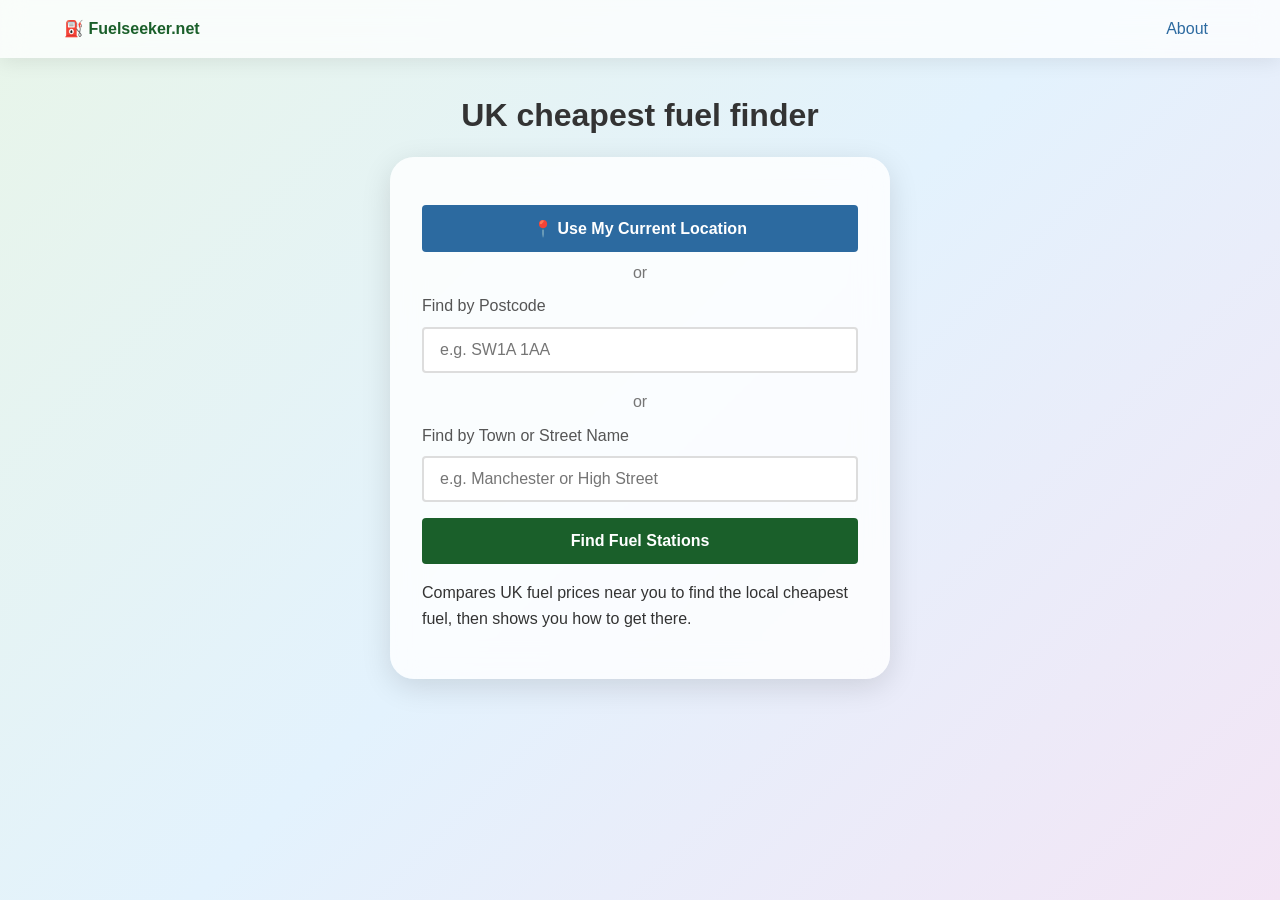
==== index.html @ f82df116 "minor fixes" ====
<!DOCTYPE html>
<html lang="en">
<head>
    <meta charset="UTF-8">
    <meta name="viewport" content="width=device-width, initial-scale=1.0">
    <meta name="description" content="UK fuel finder finds the cheapest fuel prices near you">
    <title>Fuelseeker.net</title>
    <link rel="stylesheet" href="/css/styles-20260206143452.css">
</head>
<body>
    <header>
        <nav>
            <span class="logo">⛽ Fuelseeker.net</span>
            <a href="/about.html" class="nav-link">About</a>
        </nav>
    </header>
    <main>
        <div class="hero">
            <h1>UK cheapest fuel finder</h1>
        </div>
        <div class="search-container">
            <div class="search-box">
                <div class="button-group">
                    <button type="button" id="btnLocateMe" class="btn-secondary">📍 Use My Current Location</button>
                </div>
                <div class="separator tight">or</div>
                <div class="input-group">
                    <label for="postcode">Find by Postcode</label>
                    <input type="text" id="postcode" placeholder="e.g. SW1A 1AA" maxlength="8">
                </div>
                <div class="separator tight">or</div>
                <div class="input-group">
                    <label for="place">Find by Town or Street Name</label>
                    <input type="text" id="place" placeholder="e.g. Manchester or High Street">
                </div>
                <div class="button-group">
                    <button type="button" id="btnSearch" class="btn-primary">Find Fuel Stations</button>
                </div>
                <p>Compares UK fuel prices near you to find the local cheapest fuel, then shows you how to get there.</p>
                <p class="last-updated" id="lastUpdated">Checking data status...</p>
                <div id="errorMessage" class="error-message hidden" role="alert"></div>
                <div id="loadingIndicator" class="loading hidden">
                    <span class="spinner"></span>
                    <span>Finding your location...</span>
                </div>
            </div>
        </div>
    </main>
    <script type="module" src="/js/index-20260212160523.js"></script>
</body>
</html>
---- css/styles-20260206143452.css ----
/* Fuelseeker.net - Main Stylesheet */
:root {
    --primary-color: #1a5f2a;
    --primary-hover: #134620;
    --secondary-color: #2c6aa0;
    --secondary-hover: #1e4a70;
    --text-color: #333;
    --text-light: #555;
    --text-muted: #767676;
    --bg-color: #f5f5f5;
    --bg-white: #fff;
    --border-color: #ddd;
    --success-color: #28a745;
    --danger-color: #dc3545;
    --shadow: 0 4px 20px rgba(0,0,0,0.08);
    --shadow-lg: 0 8px 30px rgba(0,0,0,0.12);
    --radius: 24px;
    --radius-sm: 4px;
}

*, *::before, *::after { box-sizing: border-box; }

html { font-size: 16px; }

body {
    margin: 0;
    padding: 0;
    font-family: -apple-system, BlinkMacSystemFont, 'Segoe UI', Roboto, sans-serif;
    line-height: 1.6;
    color: var(--text-color);
    background: linear-gradient(135deg, #e8f5e9 0%, #e3f2fd 50%, #f3e5f5 100%);
    background-attachment: fixed;
    min-height: 100vh;
    display: flex;
    flex-direction: column;
}

header {
    background-color: rgba(255, 255, 255, 0.75);
    backdrop-filter: blur(12px);
    -webkit-backdrop-filter: blur(12px);
    box-shadow: var(--shadow);
    padding: 0;
    position: sticky;
    top: 0;
    z-index: 100;
}

nav {
    max-width: 1200px;
    margin: 0 auto;
    padding: 0.5rem 1.5rem;
    display: flex;
    justify-content: space-between;
    align-items: center;
}

.logo {
    font-size: 1rem;
    font-weight: 700;
    color: var(--primary-color);
    text-decoration: none;
}

.nav-link {
    color: var(--secondary-color);
    text-decoration: none;
    font-weight: 500;
    padding: 0.5rem 0.5rem;
    border-radius: var(--radius-sm);
}

.nav-link:hover {
    background-color: rgba(44,106,160,0.1);
    color: var(--secondary-hover);
}

main {
    flex: 1;
    max-width: 1200px;
    margin: 0 auto;
    padding: 2rem 1.5rem;
    width: 100%;
}

.hero {
    text-align: center;
    padding: 0 1rem 0.5rem 1rem;
}

.hero h1 {
    font-size: 2rem;
    margin: 0 0 0.5rem;
    color: var(--text-color);
}

.subtitle {
    font-size: 1.25rem;
    color: var(--text-light);
    margin: 0;
}

.search-container {
    display: flex;
    justify-content: center;
    padding: 0 0 3rem;
}

.search-box {
    background: rgba(255, 255, 255, 0.8);
    backdrop-filter: blur(16px);
    -webkit-backdrop-filter: blur(16px);
    padding: 2rem;
    border-radius: var(--radius);
    box-shadow: var(--shadow-lg);
    width: 100%;
    max-width: 500px;
}

.search-box h2 {
    margin: 0 0 1.5rem;
    text-align: center;
    color: var(--text-color);
    font-size: 1.5rem;
}

.input-group {
    margin-bottom: 1rem;
}

.input-group label {
    display: block;
    margin-bottom: 0.5rem;
    font-weight: 500;
    color: var(--text-light);
}

.input-group input {
    width: 100%;
    padding: 0.75rem 1rem;
    font-size: 1rem;
    border: 2px solid var(--border-color);
    border-radius: var(--radius-sm);
}

.input-group input:focus {
    outline: none;
    border-color: var(--secondary-color);
}

.separator {
    text-align: center;
    margin: 1.5rem 0;
    color: var(--text-muted);
    font-weight: 500;
}

.separator.tight {
    margin: 0.5rem 0;
}

.button-group {
    margin-top: 1rem;
}

.btn-primary, .btn-secondary {
    display: block;
    width: 100%;
    padding: 0.875rem 1.5rem;
    font-size: 1rem;
    font-weight: 600;
    text-align: center;
    border: none;
    border-radius: var(--radius-sm);
    cursor: pointer;
}

.btn-primary {
    background-color: var(--primary-color);
    color: white;
}

.btn-primary:hover {
    background-color: var(--primary-hover);
}

.btn-secondary {
    background-color: var(--secondary-color);
    color: white;
}

.btn-secondary:hover {
    background-color: var(--secondary-hover);
}

.error-message, .error-banner {
    margin-top: 1rem;
    padding: 0.75rem 1rem;
    background-color: #f8d7da;
    color: #721c24;
    border-radius: var(--radius-sm);
    border-left: 4px solid var(--danger-color);
}

.error-banner {
    margin: 1rem 0;
    border-radius: var(--radius);
}

.loading {
    display: flex;
    align-items: center;
    justify-content: center;
    gap: 0.75rem;
    margin-top: 1rem;
    padding: 0.75rem;
    color: var(--text-light);
}

.loading-overlay {
    position: fixed;
    top: 0;
    left: 0;
    right: 0;
    bottom: 0;
    background-color: rgba(255,255,255,0.9);
    display: flex;
    align-items: center;
    justify-content: center;
    z-index: 1000;
}

.loading-content {
    text-align: center;
}

.loading-overlay.hidden, .hidden {
    display: none !important;
}

.spinner {
    display: inline-block;
    width: 24px;
    height: 24px;
    border: 3px solid var(--border-color);
    border-top-color: var(--primary-color);
    border-radius: 50%;
    animation: spin 1s linear infinite;
}

.loading-overlay .spinner {
    width: 48px;
    height: 48px;
    border-width: 4px;
}

@keyframes spin {
    to { transform: rotate(360deg); }
}

.info-section {
    padding: 2rem 0;
}

.info-section h2 {
    text-align: center;
    margin-bottom: 2rem;
    color: var(--text-color);
}

.features {
    display: grid;
    grid-template-columns: repeat(auto-fit, minmax(250px, 1fr));
    gap: 2rem;
}

.feature {
    text-align: center;
    padding: 1.5rem;
    background: rgba(255, 255, 255, 0.75);
    backdrop-filter: blur(12px);
    -webkit-backdrop-filter: blur(12px);
    border-radius: var(--radius);
    box-shadow: var(--shadow);
}

.feature .icon {
    font-size: 3rem;
    display: block;
    margin-bottom: 1rem;
}

.feature h3 {
    margin: 0 0 0.5rem;
    color: var(--text-color);
}

.feature p {
    margin: 0;
    color: var(--text-light);
}

.data-source {
    text-align: center;
    padding: 2rem 0;
    color: var(--text-muted);
}

.last-updated {
    text-align: center;
    font-size: 0.75rem;
    color: var(--text-muted);
    margin: 0.5rem 0 0;
    font-style: italic;
}

/*footer {
    background-color: var(--bg-white);
    border-top: 1px solid var(--border-color);
    padding: 1.5rem;
    text-align: center;
    color: var(--text-muted);
    font-size: 0.875rem;
}*/

/* Map Page */
.map-page {
    padding-top: 0.5rem;
}

.location-info {
    margin-bottom: 1rem;
}

.location-info h1 {
    margin: 0 0 0.25rem;
    font-size: 1.75rem;
}

.location-details {
    margin: 0;
    color: var(--text-light);
}

.map-container {
    position: relative;
    height: 500px;
    border-radius: var(--radius);
    overflow: hidden;
    box-shadow: var(--shadow);
    margin-bottom: 2rem;
}

.map {
    width: 100%;
    height: 100%;
}

.map-legend {
    position: absolute;
    top: 0.5rem;
    right: 0.5rem;
    background: rgba(255,255,255,0.95);
    padding: 0.35rem 0.5rem;
    border-radius: var(--radius-sm);
    box-shadow: var(--shadow);
    z-index: 400;
    font-size: 0.75rem;
}

.legend-item {
    display: flex;
    align-items: center;
    gap: 0.35rem;
    margin-bottom: 0.25rem;
}

.legend-item:last-child {
    margin-bottom: 0;
}

.legend-icon {
    width: 10px;
    height: 10px;
    border-radius: 50%;
}

.legend-icon.open {
    background-color: var(--success-color);
}

.legend-icon.closed {
    background-color: var(--danger-color);
}

/* Station Markers */
.station-marker {
    background: transparent !important;
}

.station-icon {
    width: 32px;
    height: 32px;
    border-radius: 50%;
    display: flex;
    align-items: center;
    justify-content: center;
    font-size: 16px;
    border: 3px solid white;
    box-shadow: 0 2px 6px rgba(0,0,0,0.3);
}

.station-icon.station-open {
    background-color: var(--success-color);
}

.station-icon.station-closed {
    background-color: var(--danger-color);
}

.user-location-marker {
    background: transparent !important;
}

.user-marker-inner {
    width: 20px;
    height: 20px;
    background-color: var(--secondary-color);
    border: 3px solid white;
    border-radius: 50%;
    box-shadow: 0 0 0 2px var(--secondary-color), 0 2px 6px rgba(0,0,0,0.3);
}

.station-popup h3 {
    margin: 0 0 0.15rem;
    font-size: 0.95rem;
    color: var(--text-color);
    line-height: 1.2;
}

.station-status {
    display: inline-block;
    padding: 0.1rem 0.3rem;
    border-radius: var(--radius-sm);
    font-size: 0.65rem;
    font-weight: 600;
    text-transform: uppercase;
    margin-bottom: 0.15rem;
    line-height: 1;
}

.station-status.open {
    background-color: #d4edda;
    color: #155724;
}

.station-status.closed {
    background-color: #f8d7da;
    color: #721c24;
}

.station-address {
    margin: 0.1rem 0 0.2rem;
    font-size: 0.8rem;
    color: var(--text-light);
    line-height: 1.2;
}

.google-maps-link {
    display: inline-block;
    font-size: 0.75rem;
    color: var(--secondary-color);
    text-decoration: none;
    margin: 0;
    line-height: 1.1;
}

.google-maps-link:hover {
    text-decoration: underline;
}

.station-prices {
    background-color: var(--bg-color);
    padding: 0.3rem;
    border-radius: var(--radius-sm);
    margin-bottom: 0.3rem;
}

.price-row {
    display: flex;
    justify-content: space-between;
    margin-bottom: 0.15rem;
    line-height: 1.2;
}

.price-row:last-child {
    margin-bottom: 0;
}

.fuel-type {
    font-weight: 500;
}

.price {
    font-weight: 700;
    color: var(--primary-color);
}

/* Results Section */
.results-section {
    background: rgba(255, 255, 255, 0.8);
    backdrop-filter: blur(12px);
    -webkit-backdrop-filter: blur(12px);
    padding: 0.5rem;
    border-radius: var(--radius);
    box-shadow: var(--shadow);
}

.results-section p {
    margin: 0.2rem 0 0.4rem 0.5rem;
    font-size: 1rem;
}

.results-info {
    margin: 0 0 1rem;
    color: var(--success-color);
    font-size: 1rem;
}

.table-container {
    overflow-x: auto;
}

.fuel-table {
    width: 100%;
    border-collapse: collapse;
    font-size: 0.9375rem;
}

.fuel-table th, .fuel-table td {
    padding: 0.5rem 0.75rem;
    text-align: left;
    border-bottom: 1px solid var(--border-color);
}

.fuel-table th {
    background-color: var(--bg-color);
    font-weight: 600;
    color: var(--text-color);
    white-space: nowrap;
}

.fuel-table th.sortable {
    cursor: pointer;
    user-select: none;
}

.fuel-table th.sortable:hover {
    background-color: #e8e8e8;
}

.fuel-table th.sorted-asc, .fuel-table th.sorted-desc {
    background-color: #e0e0e0;
}

.sort-indicator {
    margin-left: 0.5rem;
    font-size: 0.75rem;
}

.fuel-table tbody tr:hover {
    background-color: rgba(44,106,160,0.05);
}

.station-name {
    font-weight: 500;
}

.price-cell {
    font-family: monospace;
    font-weight: 600;
}

.price-cell.has-price {
    color: var(--primary-color);
}

.postcode-link {
    color: var(--secondary-color);
    text-decoration: none;
    font-weight: 500;
}

.postcode-link:hover {
    text-decoration: underline;
}

.distance-cell {
    color: var(--text-light);
    font-size: 0.875rem;
}

.no-results {
    text-align: center;
    padding: 3rem 1rem;
    color: var(--text-light);
}

/* Location Picker */
.location-picker {
    position: fixed;
    top: 0;
    left: 0;
    right: 0;
    bottom: 0;
    background-color: rgba(0,0,0,0.5);
    display: flex;
    align-items: center;
    justify-content: center;
    z-index: 1100;
    padding: 1rem;
}

.location-picker-content {
    background: rgba(255, 255, 255, 0.9);
    backdrop-filter: blur(16px);
    -webkit-backdrop-filter: blur(16px);
    padding: 2rem;
    border-radius: var(--radius);
    box-shadow: var(--shadow-lg);
    max-width: 600px;
    width: 100%;
    max-height: 80vh;
    overflow-y: auto;
}

.location-list {
    list-style: none;
    padding: 0;
    margin: 0 0 1.5rem;
}

.location-list li {
    border: 1px solid var(--border-color);
    border-radius: var(--radius-sm);
    margin-bottom: 0.75rem;
}

.location-list li:hover {
    border-color: var(--secondary-color);
    background-color: rgba(44,106,160,0.05);
}

.location-list button {
    width: 100%;
    padding: 1rem;
    text-align: left;
    background: none;
    border: none;
    cursor: pointer;
    font-size: 1rem;
    display: flex;
    flex-direction: column;
    gap: 0.25rem;
}

.location-list .location-name {
    font-weight: 600;
    color: var(--text-color);
}

.location-list .location-details {
    font-size: 0.875rem;
    color: var(--text-muted);
}

.location-list .location-type {
    font-size: 0.75rem;
    color: var(--text-light);
    text-transform: uppercase;
}

/* Responsive */
@media (max-width: 768px) {
    .hero h1 {
        font-size: 1.75rem;
    }
    .map-container {
        height: 350px;
    }
    .features {
        grid-template-columns: 1fr;
    }
}

@media (max-width: 480px) {
    main {
        padding: 1rem;
    }
    .map-container {
        height: 300px;
    }
}
@media (max-width: 768px) {
    .hero h1 {
        font-size: 1.75rem;
    }
    .map-container {
        height: 350px;
    }
    .features {
        grid-template-columns: 1fr;
    }
}

@media (max-width: 480px) {
    main {
        padding: 1rem;
    }
    .map-container {
        height: 300px;
    }
}
@media (max-width: 768px) {
    .leaflet-popup-content {
        margin: 8px 10px;
    }
    
    .station-popup h3 {
        font-size: 0.95rem;
    }
    
    .station-prices {
        padding: 0.4rem;
    }
/* Smaller legend on mobile */
    .map-legend {
        padding: 0.25rem 0.35rem;
        font-size: 0.7rem;
    }
    
    .legend-item {
        gap: 0.25rem;
        margin-bottom: 0.15rem;
    }
    
    .legend-icon {
        width: 8px;
        height: 8px;
    }
}


/* Mobile popup sizing - fit within map window without overlapping controls */
@media (max-width: 768px) {
    .leaflet-popup-content-wrapper {
        max-width: 80vw !important; /* 80% of viewport width */
        min-width: 200px;
        max-height: 70vh !important; /* Limit height to 70% of viewport */
        overflow-y: auto; /* Add scrolling if content is too long */
    }

    .leaflet-popup-content {
        width: auto !important;
        margin: 8px 10px;
    }
}

/* Phones - even smaller to fit on screen */
@media (max-width: 480px) {
    .leaflet-popup-content-wrapper {
        max-width: 80vw !important;
        max-height: 50vh !important; /* 50% of screen height on phones */
    }
}

/* Compact popup styles for mobile */
@media (max-width: 768px) {
    .leaflet-popup-content {
        margin: 6px 8px !important;
    }
    
    .station-popup h3 {
        font-size: 0.85rem;
        margin-bottom: 0.1rem;
    }
    
    .station-status {
        font-size: 0.6rem;
        padding: 0.05rem 0.25rem;
        margin-bottom: 0.05rem;
    }
    
    .google-maps-link {
        font-size: 0.7rem;
        line-height: 1.1;
    }
    
    .station-address {
        font-size: 0.75rem;
        margin: 0.05rem 0 0.15rem;
        line-height: 1.15;
    }
    
    .station-prices {
        padding: 0.25rem;
        margin-bottom: 0.2rem;
    }
    
    .price-row {
        font-size: 0.8rem;
    }
    
    .station-hours {
        font-size: 0.7rem;
    }
}

/* Smaller table padding on mobile */
@media (max-width: 768px) {
    .fuel-table th, .fuel-table td {
        padding: 0.35rem 0.5rem;
        font-size: 0.875rem;
    }
}

@media (max-width: 480px) {
    .fuel-table th, .fuel-table td {
        padding: 0.25rem 0.35rem;
        font-size: 0.8rem;
    }
}
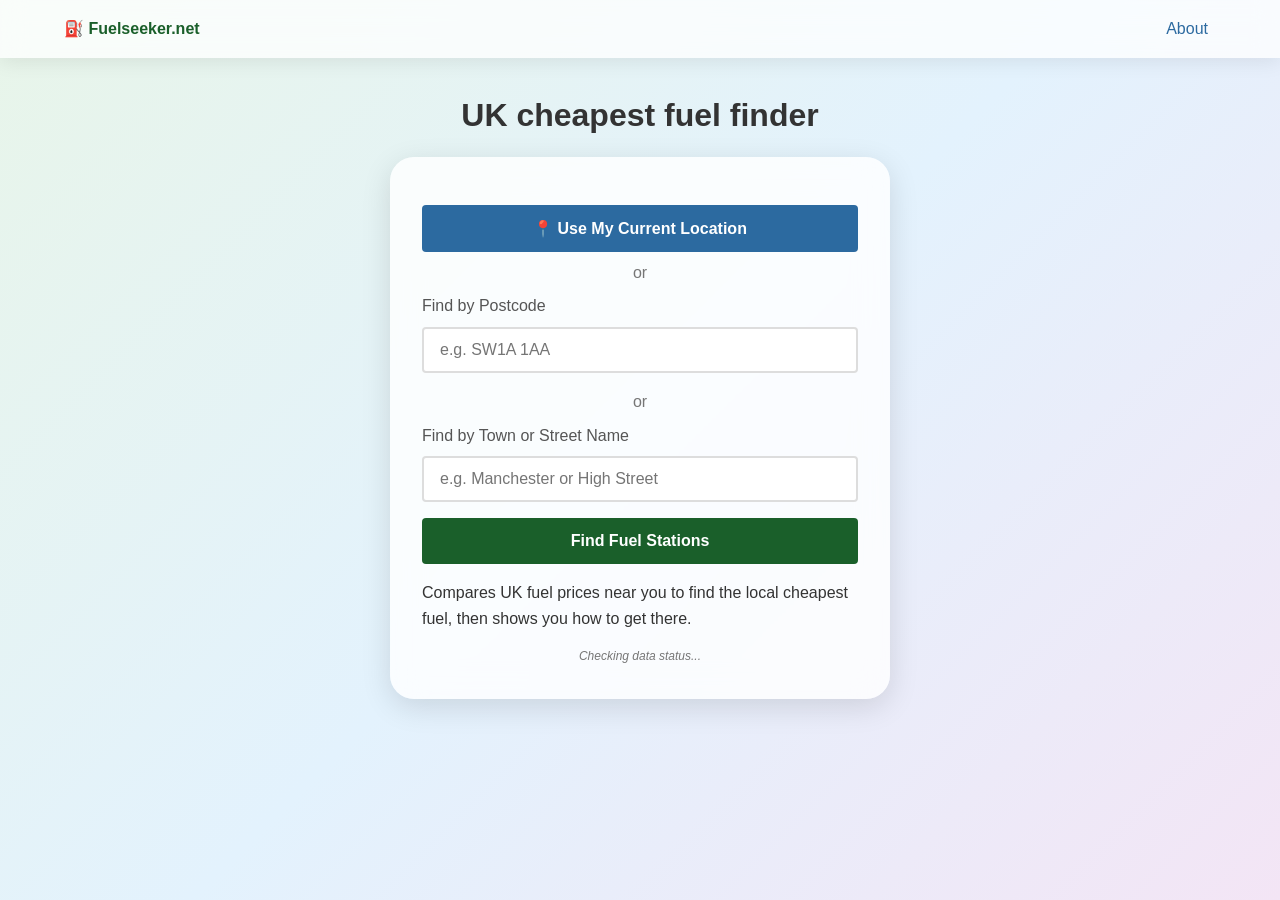
==== commit 28a20dc8: "text change" ====
--- a/index.html
+++ b/index.html
@@ -46,6 +46,6 @@
             </div>
         </div>
     </main>
-    <script type="module" src="/js/index-20260212160523.js"></script>
+    <script type="module" src="/js/index-20260226135824.js"></script>
 </body>
 </html>
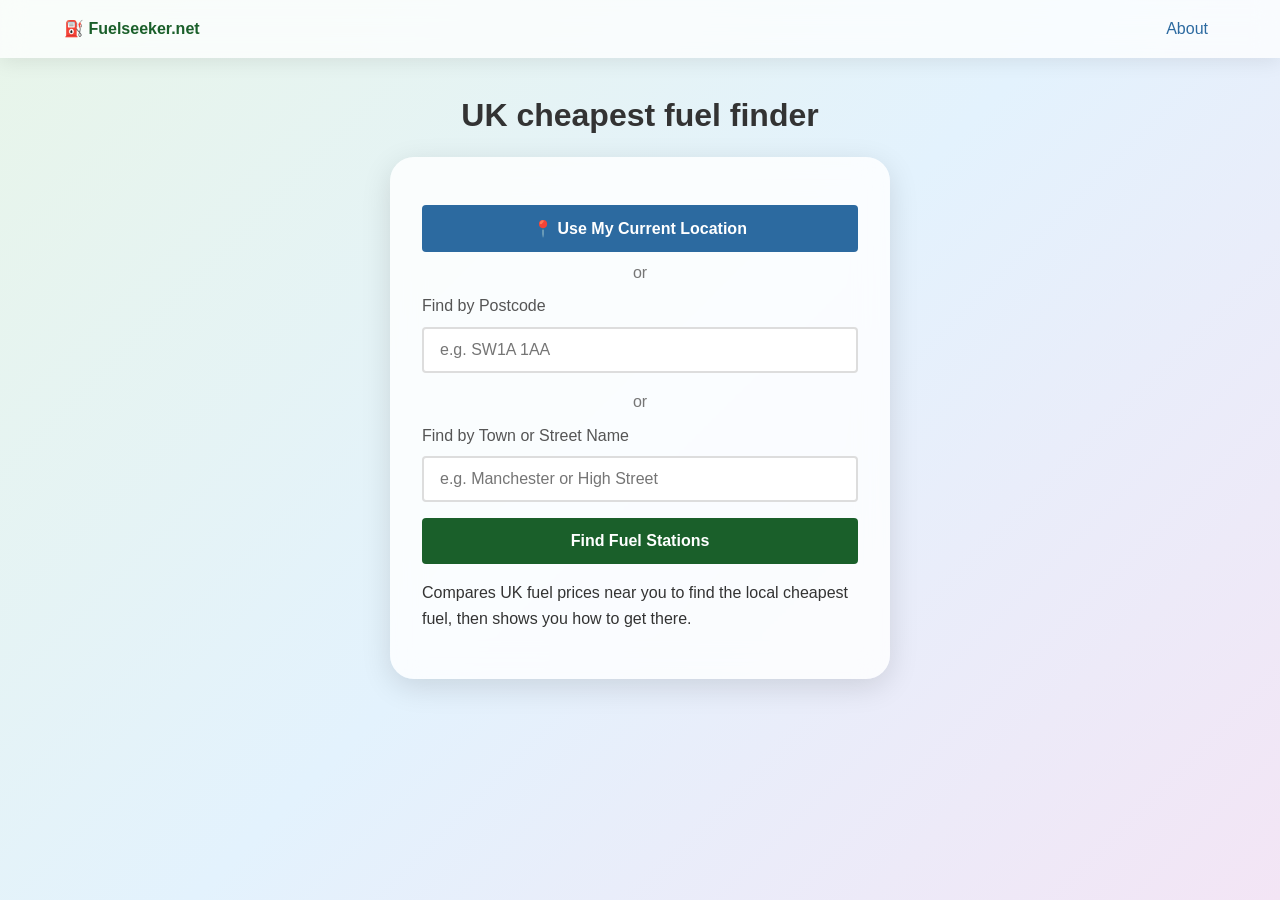
==== commit 94ff322f: "text changes" ====
--- a/index.html
+++ b/index.html
@@ -46,6 +46,6 @@
             </div>
         </div>
     </main>
-    <script type="module" src="/js/index-20260226135824.js"></script>
+    <script type="module" src="/js/index-20260226140500.js"></script>
 </body>
 </html>
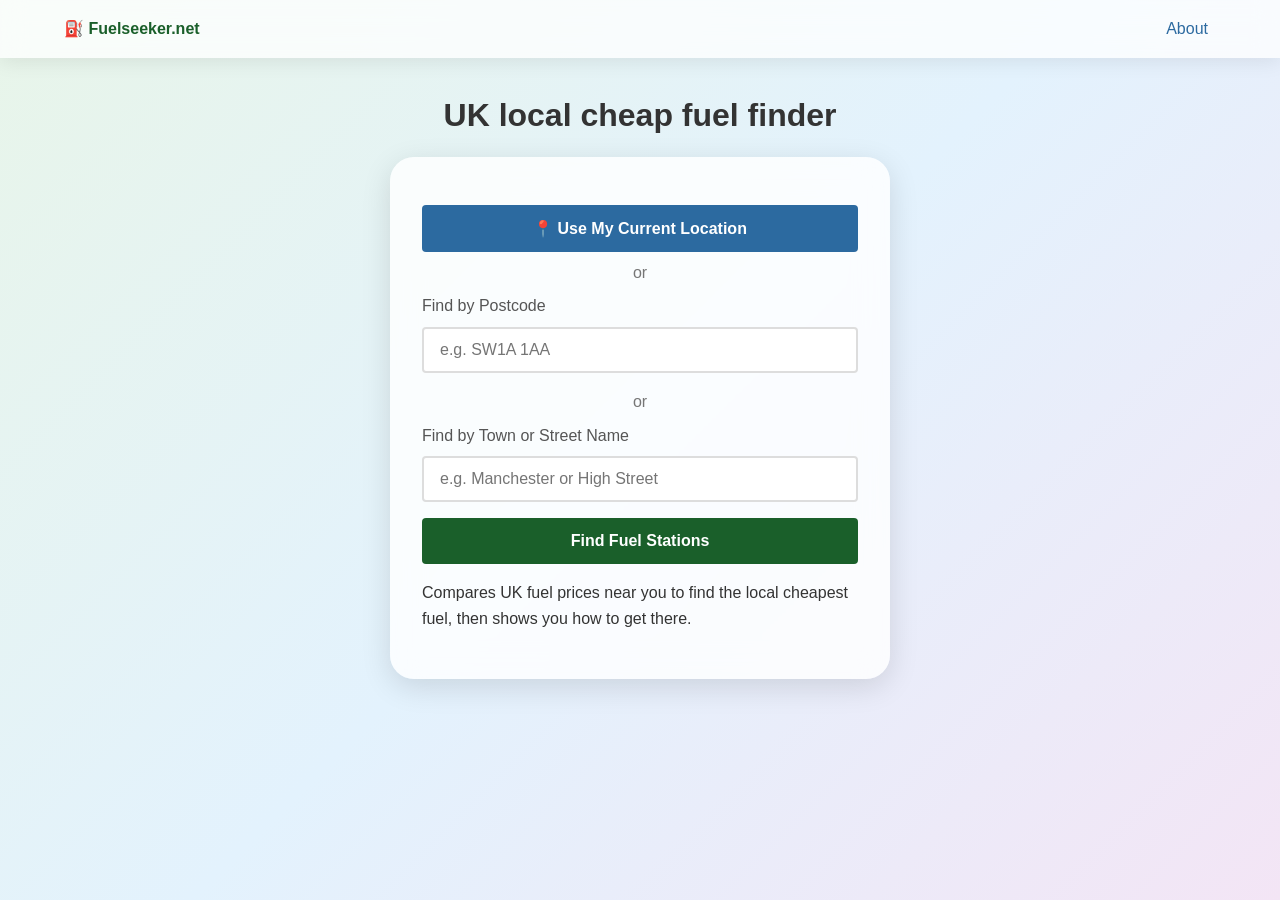
==== commit 19a7790f: "Increase search radius plus text changes" ====
--- a/index.html
+++ b/index.html
@@ -5,7 +5,7 @@
     <meta name="viewport" content="width=device-width, initial-scale=1.0">
     <meta name="description" content="UK fuel finder finds the cheapest fuel prices near you">
     <title>Fuelseeker.net</title>
-    <link rel="stylesheet" href="/css/styles-20260206143452.css">
+    <link rel="stylesheet" href="/css/styles-202603011751.css">
 </head>
 <body>
     <header>
@@ -16,7 +16,7 @@
     </header>
     <main>
         <div class="hero">
-            <h1>UK cheapest fuel finder</h1>
+            <h1>UK local cheap fuel finder</h1>
         </div>
         <div class="search-container">
             <div class="search-box">
--- a/css/styles-202603011751.css
+++ b/css/styles-202603011751.css
@@ -0,0 +1,838 @@
+/* Fuelseeker.net - Main Stylesheet */
+:root {
+    --primary-color: #1a5f2a;
+    --primary-hover: #134620;
+    --secondary-color: #2c6aa0;
+    --secondary-hover: #1e4a70;
+    --text-color: #333;
+    --text-light: #555;
+    --text-muted: #767676;
+    --bg-color: #f5f5f5;
+    --bg-white: #fff;
+    --border-color: #ddd;
+    --success-color: #28a745;
+    --danger-color: #dc3545;
+    --shadow: 0 4px 20px rgba(0,0,0,0.08);
+    --shadow-lg: 0 8px 30px rgba(0,0,0,0.12);
+    --radius: 24px;
+    --radius-sm: 4px;
+}
+
+*, *::before, *::after { box-sizing: border-box; }
+
+html { font-size: 16px; }
+
+body {
+    margin: 0;
+    padding: 0;
+    font-family: -apple-system, BlinkMacSystemFont, 'Segoe UI', Roboto, sans-serif;
+    line-height: 1.6;
+    color: var(--text-color);
+    background: linear-gradient(135deg, #e8f5e9 0%, #e3f2fd 50%, #f3e5f5 100%);
+    background-attachment: fixed;
+    min-height: 100vh;
+    display: flex;
+    flex-direction: column;
+}
+
+header {
+    background-color: rgba(255, 255, 255, 0.75);
+    backdrop-filter: blur(12px);
+    -webkit-backdrop-filter: blur(12px);
+    box-shadow: var(--shadow);
+    padding: 0;
+    position: sticky;
+    top: 0;
+    z-index: 100;
+}
+
+nav {
+    max-width: 1200px;
+    margin: 0 auto;
+    padding: 0.5rem 1.5rem;
+    display: flex;
+    justify-content: space-between;
+    align-items: center;
+}
+
+.logo {
+    font-size: 1rem;
+    font-weight: 700;
+    color: var(--primary-color);
+    text-decoration: none;
+}
+
+.nav-link {
+    color: var(--secondary-color);
+    text-decoration: none;
+    font-weight: 500;
+    padding: 0.5rem 0.5rem;
+    border-radius: var(--radius-sm);
+}
+
+.nav-link:hover {
+    background-color: rgba(44,106,160,0.1);
+    color: var(--secondary-hover);
+}
+
+main {
+    flex: 1;
+    max-width: 1200px;
+    margin: 0 auto;
+    padding: 2rem 1.5rem;
+    width: 100%;
+}
+
+.hero {
+    text-align: center;
+    padding: 0 1rem 0.5rem 1rem;
+}
+
+.hero h1 {
+    font-size: 2rem;
+    margin: 0 0 0.5rem;
+    color: var(--text-color);
+}
+
+.subtitle {
+    font-size: 1.25rem;
+    color: var(--text-light);
+    margin: 0;
+}
+
+.search-container {
+    display: flex;
+    justify-content: center;
+    padding: 0 0 3rem;
+}
+
+.search-box {
+    background: rgba(255, 255, 255, 0.8);
+    backdrop-filter: blur(16px);
+    -webkit-backdrop-filter: blur(16px);
+    padding: 2rem;
+    border-radius: var(--radius);
+    box-shadow: var(--shadow-lg);
+    width: 100%;
+    max-width: 500px;
+}
+
+.search-box h2 {
+    margin: 0 0 1.5rem;
+    text-align: center;
+    color: var(--text-color);
+    font-size: 1.5rem;
+}
+
+.input-group {
+    margin-bottom: 1rem;
+}
+
+.input-group label {
+    display: block;
+    margin-bottom: 0.5rem;
+    font-weight: 500;
+    color: var(--text-light);
+}
+
+.input-group input {
+    width: 100%;
+    padding: 0.75rem 1rem;
+    font-size: 1rem;
+    border: 2px solid var(--border-color);
+    border-radius: var(--radius-sm);
+}
+
+.input-group input:focus {
+    outline: none;
+    border-color: var(--secondary-color);
+}
+
+.separator {
+    text-align: center;
+    margin: 1.5rem 0;
+    color: var(--text-muted);
+    font-weight: 500;
+}
+
+.separator.tight {
+    margin: 0.5rem 0;
+}
+
+.button-group {
+    margin-top: 1rem;
+}
+
+.btn-primary, .btn-secondary {
+    display: block;
+    width: 100%;
+    padding: 0.875rem 1.5rem;
+    font-size: 1rem;
+    font-weight: 600;
+    text-align: center;
+    border: none;
+    border-radius: var(--radius-sm);
+    cursor: pointer;
+}
+
+.btn-primary {
+    background-color: var(--primary-color);
+    color: white;
+}
+
+.btn-primary:hover {
+    background-color: var(--primary-hover);
+}
+
+.btn-secondary {
+    background-color: var(--secondary-color);
+    color: white;
+}
+
+.btn-secondary:hover {
+    background-color: var(--secondary-hover);
+}
+
+.error-message, .error-banner {
+    margin-top: 1rem;
+    padding: 0.75rem 1rem;
+    background-color: #f8d7da;
+    color: #721c24;
+    border-radius: var(--radius-sm);
+    border-left: 4px solid var(--danger-color);
+}
+
+.error-banner {
+    margin: 1rem 0;
+    border-radius: var(--radius);
+}
+
+.loading {
+    display: flex;
+    align-items: center;
+    justify-content: center;
+    gap: 0.75rem;
+    margin-top: 1rem;
+    padding: 0.75rem;
+    color: var(--text-light);
+}
+
+.loading-overlay {
+    position: fixed;
+    top: 0;
+    left: 0;
+    right: 0;
+    bottom: 0;
+    background-color: rgba(255,255,255,0.9);
+    display: flex;
+    align-items: center;
+    justify-content: center;
+    z-index: 1000;
+}
+
+.loading-content {
+    text-align: center;
+}
+
+.loading-overlay.hidden, .hidden {
+    display: none !important;
+}
+
+.spinner {
+    display: inline-block;
+    width: 24px;
+    height: 24px;
+    border: 3px solid var(--border-color);
+    border-top-color: var(--primary-color);
+    border-radius: 50%;
+    animation: spin 1s linear infinite;
+}
+
+.loading-overlay .spinner {
+    width: 48px;
+    height: 48px;
+    border-width: 4px;
+}
+
+@keyframes spin {
+    to { transform: rotate(360deg); }
+}
+
+.info-section {
+    padding: 2rem 0;
+}
+
+.info-section h2 {
+    text-align: center;
+    margin-bottom: 2rem;
+    color: var(--text-color);
+}
+
+.features {
+    display: grid;
+    grid-template-columns: repeat(auto-fit, minmax(250px, 1fr));
+    gap: 2rem;
+}
+
+.feature {
+    text-align: center;
+    padding: 1.5rem;
+    background: rgba(255, 255, 255, 0.75);
+    backdrop-filter: blur(12px);
+    -webkit-backdrop-filter: blur(12px);
+    border-radius: var(--radius);
+    box-shadow: var(--shadow);
+}
+
+.feature .icon {
+    font-size: 3rem;
+    display: block;
+    margin-bottom: 1rem;
+}
+
+.feature h3 {
+    margin: 0 0 0.5rem;
+    color: var(--text-color);
+}
+
+.feature p {
+    margin: 0;
+    color: var(--text-light);
+}
+
+.data-source {
+    text-align: center;
+    padding: 2rem 0;
+    color: var(--text-muted);
+}
+
+.last-updated {
+    text-align: center;
+    font-size: 0.75rem;
+    color: var(--text-muted);
+    margin: 0.5rem 0 0;
+    font-style: italic;
+}
+
+/*footer {
+    background-color: var(--bg-white);
+    border-top: 1px solid var(--border-color);
+    padding: 1.5rem;
+    text-align: center;
+    color: var(--text-muted);
+    font-size: 0.875rem;
+}*/
+
+/* Map Page */
+.map-page {
+    padding-top: 0.5rem;
+}
+
+.location-info {
+    margin-bottom: 1rem;
+}
+
+.location-info h1 {
+    margin: 0 0 0.25rem;
+    font-size: 1.75rem;
+}
+
+.location-details {
+    margin: 0;
+    color: var(--text-light);
+}
+
+.map-container {
+    position: relative;
+    height: 500px;
+    border-radius: var(--radius);
+    overflow: hidden;
+    box-shadow: var(--shadow);
+    margin-bottom: 2rem;
+}
+
+.map {
+    width: 100%;
+    height: 100%;
+}
+
+.map-legend {
+    position: absolute;
+    top: 0.5rem;
+    right: 0.5rem;
+    background: rgba(255,255,255,0.95);
+    padding: 0.35rem 0.5rem;
+    border-radius: var(--radius-sm);
+    box-shadow: var(--shadow);
+    z-index: 400;
+    font-size: 0.75rem;
+}
+
+.legend-item {
+    display: flex;
+    align-items: center;
+    gap: 0.35rem;
+    margin-bottom: 0.25rem;
+}
+
+.legend-item:last-child {
+    margin-bottom: 0;
+}
+
+.legend-icon {
+    width: 10px;
+    height: 10px;
+    border-radius: 50%;
+}
+
+.legend-icon.open {
+    background-color: var(--success-color);
+}
+
+.legend-icon.closed {
+    background-color: var(--danger-color);
+}
+
+/* Station Markers */
+.station-marker {
+    background: transparent !important;
+}
+
+.station-icon {
+    width: 32px;
+    height: 32px;
+    border-radius: 50%;
+    display: flex;
+    align-items: center;
+    justify-content: center;
+    font-size: 16px;
+    border: 3px solid white;
+    box-shadow: 0 2px 6px rgba(0,0,0,0.3);
+}
+
+.station-icon.station-open {
+    background-color: var(--success-color);
+}
+
+.station-icon.station-closed {
+    background-color: var(--danger-color);
+}
+
+.user-location-marker {
+    background: transparent !important;
+}
+
+.user-marker-inner {
+    width: 20px;
+    height: 20px;
+    background-color: var(--secondary-color);
+    border: 3px solid white;
+    border-radius: 50%;
+    box-shadow: 0 0 0 2px var(--secondary-color), 0 2px 6px rgba(0,0,0,0.3);
+}
+
+.station-popup h3 {
+    margin: 0 0 0.15rem;
+    font-size: 0.95rem;
+    color: var(--text-color);
+    line-height: 1.2;
+}
+
+.station-status {
+    display: inline-block;
+    padding: 0.1rem 0.3rem;
+    border-radius: var(--radius-sm);
+    font-size: 0.65rem;
+    font-weight: 600;
+    text-transform: uppercase;
+    margin-bottom: 0.15rem;
+    line-height: 1;
+}
+
+.station-status.open {
+    background-color: #d4edda;
+    color: #155724;
+}
+
+.station-status.closed {
+    background-color: #f8d7da;
+    color: #721c24;
+}
+
+.station-address {
+    margin: 0.1rem 0 0.2rem;
+    font-size: 0.8rem;
+    color: var(--text-light);
+    line-height: 1.2;
+}
+
+.google-maps-link {
+    display: inline-block;
+    font-size: 0.75rem;
+    color: var(--secondary-color);
+    text-decoration: none;
+    margin: 0;
+    line-height: 1.1;
+}
+
+.google-maps-link:hover {
+    text-decoration: underline;
+}
+
+.station-prices {
+    background-color: var(--bg-color);
+    padding: 0.3rem;
+    border-radius: var(--radius-sm);
+    margin-bottom: 0.3rem;
+}
+
+.price-row {
+    display: flex;
+    justify-content: space-between;
+    margin-bottom: 0.15rem;
+    line-height: 1.2;
+}
+
+.price-row:last-child {
+    margin-bottom: 0;
+}
+
+.fuel-type {
+    font-weight: 500;
+}
+
+.price {
+    font-weight: 700;
+    color: var(--primary-color);
+}
+
+/* Results Section */
+.results-section {
+    background: rgba(255, 255, 255, 0.8);
+    backdrop-filter: blur(12px);
+    -webkit-backdrop-filter: blur(12px);
+    padding: 0.5rem;
+    border-radius: var(--radius);
+    box-shadow: var(--shadow);
+}
+
+.results-section p {
+    margin: 0.2rem 0 0.4rem 0.5rem;
+    font-size: 1rem;
+}
+
+.results-info {
+    margin: 0 0 1rem;
+    color: var(--success-color);
+    font-size: 1rem;
+}
+
+.table-container {
+    overflow-x: auto;
+}
+
+.fuel-table {
+    width: 100%;
+    border-collapse: collapse;
+    font-size: 0.9375rem;
+}
+
+.fuel-table th, .fuel-table td {
+    padding: 0.5rem 0.75rem;
+    text-align: left;
+    border-bottom: 1px solid var(--border-color);
+}
+
+.fuel-table th {
+    background-color: var(--bg-color);
+    font-weight: 600;
+    color: var(--text-color);
+    white-space: nowrap;
+}
+
+.fuel-table th.sortable {
+    cursor: pointer;
+    user-select: none;
+}
+
+.fuel-table th.sortable:hover {
+    background-color: #e8e8e8;
+}
+
+.fuel-table th.sorted-asc, .fuel-table th.sorted-desc {
+    background-color: #e0e0e0;
+}
+
+.sort-indicator {
+    margin-left: 0.5rem;
+    font-size: 0.75rem;
+}
+
+.fuel-table tbody tr:hover {
+    background-color: rgba(44,106,160,0.05);
+}
+
+.station-name {
+    font-weight: 500;
+}
+
+.price-cell {
+    font-family: monospace;
+    font-weight: 600;
+}
+
+.price-cell.has-price {
+    color: var(--primary-color);
+}
+
+.price-cell.no-price,
+.no-price {
+    color: var(--text-light);
+    font-style: italic;
+}
+
+.postcode-link {
+    color: var(--secondary-color);
+    text-decoration: none;
+    font-weight: 500;
+}
+
+.postcode-link:hover {
+    text-decoration: underline;
+}
+
+.distance-cell {
+    color: var(--text-light);
+    font-size: 0.875rem;
+}
+
+.no-results {
+    text-align: center;
+    padding: 3rem 1rem;
+    color: var(--text-light);
+}
+
+/* Location Picker */
+.location-picker {
+    position: fixed;
+    top: 0;
+    left: 0;
+    right: 0;
+    bottom: 0;
+    background-color: rgba(0,0,0,0.5);
+    display: flex;
+    align-items: center;
+    justify-content: center;
+    z-index: 1100;
+    padding: 1rem;
+}
+
+.location-picker-content {
+    background: rgba(255, 255, 255, 0.9);
+    backdrop-filter: blur(16px);
+    -webkit-backdrop-filter: blur(16px);
+    padding: 2rem;
+    border-radius: var(--radius);
+    box-shadow: var(--shadow-lg);
+    max-width: 600px;
+    width: 100%;
+    max-height: 80vh;
+    overflow-y: auto;
+}
+
+.location-list {
+    list-style: none;
+    padding: 0;
+    margin: 0 0 1.5rem;
+}
+
+.location-list li {
+    border: 1px solid var(--border-color);
+    border-radius: var(--radius-sm);
+    margin-bottom: 0.75rem;
+}
+
+.location-list li:hover {
+    border-color: var(--secondary-color);
+    background-color: rgba(44,106,160,0.05);
+}
+
+.location-list button {
+    width: 100%;
+    padding: 1rem;
+    text-align: left;
+    background: none;
+    border: none;
+    cursor: pointer;
+    font-size: 1rem;
+    display: flex;
+    flex-direction: column;
+    gap: 0.25rem;
+}
+
+.location-list .location-name {
+    font-weight: 600;
+    color: var(--text-color);
+}
+
+.location-list .location-details {
+    font-size: 0.875rem;
+    color: var(--text-muted);
+}
+
+.location-list .location-type {
+    font-size: 0.75rem;
+    color: var(--text-light);
+    text-transform: uppercase;
+}
+
+/* Responsive */
+@media (max-width: 768px) {
+    .hero h1 {
+        font-size: 1.75rem;
+    }
+    .map-container {
+        height: 350px;
+    }
+    .features {
+        grid-template-columns: 1fr;
+    }
+}
+
+@media (max-width: 480px) {
+    main {
+        padding: 1rem;
+    }
+    .map-container {
+        height: 300px;
+    }
+}
+@media (max-width: 768px) {
+    .hero h1 {
+        font-size: 1.75rem;
+    }
+    .map-container {
+        height: 350px;
+    }
+    .features {
+        grid-template-columns: 1fr;
+    }
+}
+
+@media (max-width: 480px) {
+    main {
+        padding: 1rem;
+    }
+    .map-container {
+        height: 300px;
+    }
+}
+@media (max-width: 768px) {
+    .leaflet-popup-content {
+        margin: 8px 10px;
+    }
+    
+    .station-popup h3 {
+        font-size: 0.95rem;
+    }
+    
+    .station-prices {
+        padding: 0.4rem;
+    }
+/* Smaller legend on mobile */
+    .map-legend {
+        padding: 0.25rem 0.35rem;
+        font-size: 0.7rem;
+    }
+    
+    .legend-item {
+        gap: 0.25rem;
+        margin-bottom: 0.15rem;
+    }
+    
+    .legend-icon {
+        width: 8px;
+        height: 8px;
+    }
+}
+
+
+/* Mobile popup sizing - fit within map window without overlapping controls */
+@media (max-width: 768px) {
+    .leaflet-popup-content-wrapper {
+        max-width: 80vw !important; /* 80% of viewport width */
+        min-width: 200px;
+        max-height: 70vh !important; /* Limit height to 70% of viewport */
+        overflow-y: auto; /* Add scrolling if content is too long */
+    }
+
+    .leaflet-popup-content {
+        width: auto !important;
+        margin: 8px 10px;
+    }
+}
+
+/* Phones - even smaller to fit on screen */
+@media (max-width: 480px) {
+    .leaflet-popup-content-wrapper {
+        max-width: 80vw !important;
+        max-height: 50vh !important; /* 50% of screen height on phones */
+    }
+}
+
+/* Compact popup styles for mobile */
+@media (max-width: 768px) {
+    .leaflet-popup-content {
+        margin: 6px 8px !important;
+    }
+    
+    .station-popup h3 {
+        font-size: 0.85rem;
+        margin-bottom: 0.1rem;
+    }
+    
+    .station-status {
+        font-size: 0.6rem;
+        padding: 0.05rem 0.25rem;
+        margin-bottom: 0.05rem;
+    }
+    
+    .google-maps-link {
+        font-size: 0.7rem;
+        line-height: 1.1;
+    }
+    
+    .station-address {
+        font-size: 0.75rem;
+        margin: 0.05rem 0 0.15rem;
+        line-height: 1.15;
+    }
+    
+    .station-prices {
+        padding: 0.25rem;
+        margin-bottom: 0.2rem;
+    }
+    
+    .price-row {
+        font-size: 0.8rem;
+    }
+    
+    .station-hours {
+        font-size: 0.7rem;
+    }
+}
+
+/* Smaller table padding on mobile */
+@media (max-width: 768px) {
+    .fuel-table th, .fuel-table td {
+        padding: 0.35rem 0.5rem;
+        font-size: 0.875rem;
+    }
+}
+
+@media (max-width: 480px) {
+    .fuel-table th, .fuel-table td {
+        padding: 0.25rem 0.35rem;
+        font-size: 0.8rem;
+    }
+}
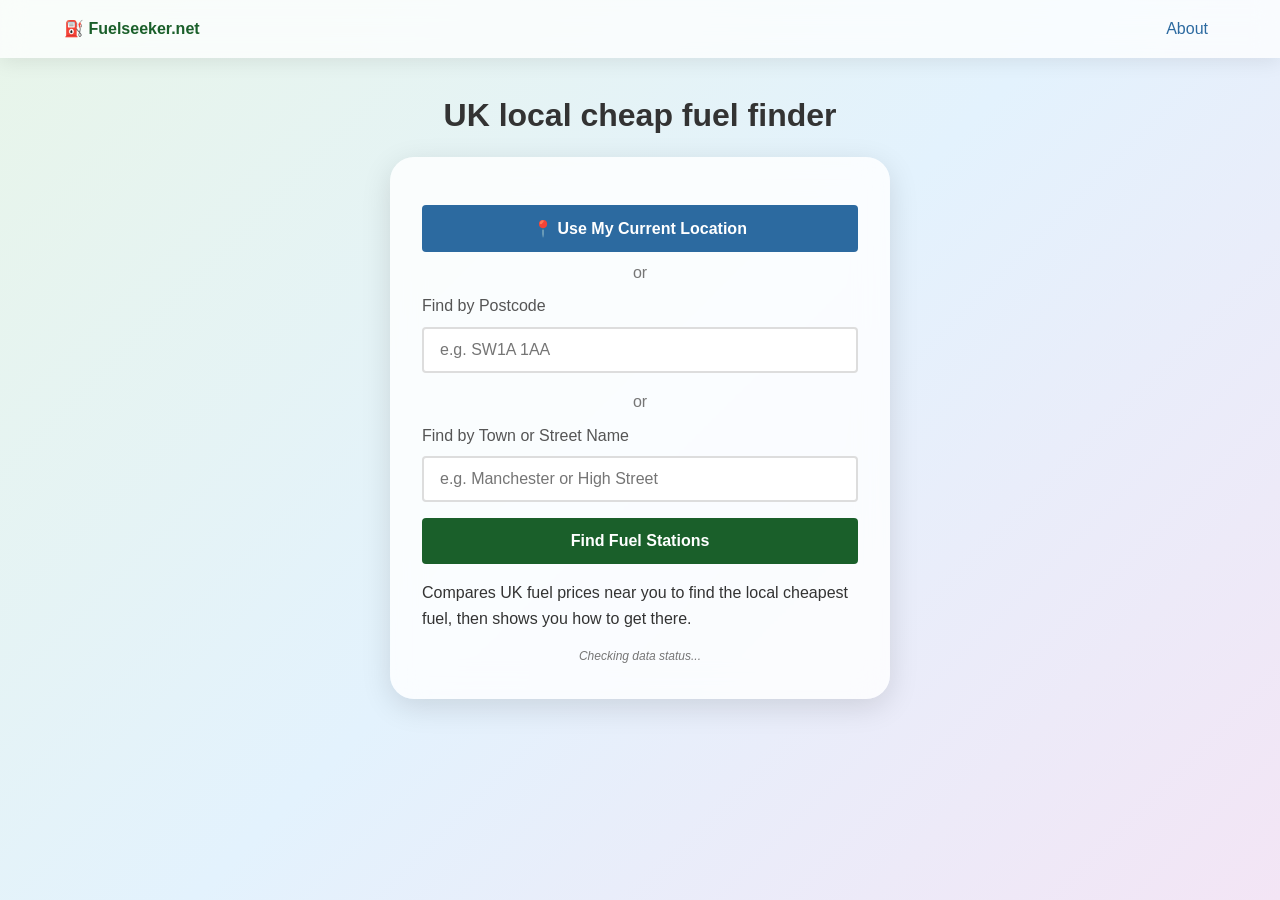
==== commit 76a6ab4b: "work around browser caching issue which showed unwanted spinner" ====
--- a/index.html
+++ b/index.html
@@ -46,6 +46,6 @@
             </div>
         </div>
     </main>
-    <script type="module" src="/js/index-20260226140500.js"></script>
+    <script type="module" src="/js/index-20260324120000.js"></script>
 </body>
 </html>
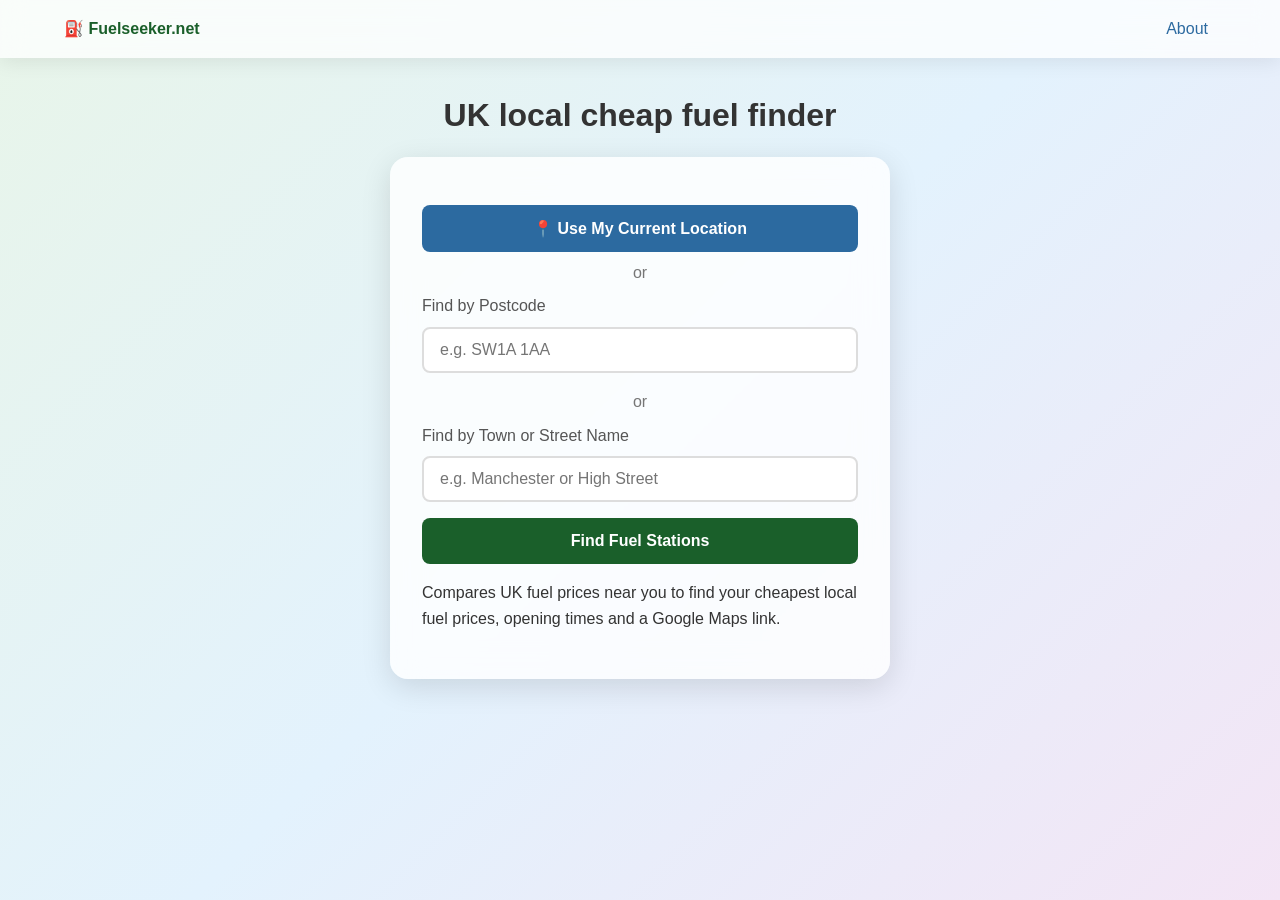
==== commit c5a70893: "add radius slider to map" ====
--- a/index.html
+++ b/index.html
@@ -3,9 +3,9 @@
 <head>
     <meta charset="UTF-8">
     <meta name="viewport" content="width=device-width, initial-scale=1.0">
-    <meta name="description" content="UK fuel finder finds the cheapest fuel prices near you">
+    <meta name="description" content="UK fuel finder. It finds the cheapest fuel prices near you.">
     <title>Fuelseeker.net</title>
-    <link rel="stylesheet" href="/css/styles-202603011751.css">
+    <link rel="stylesheet" href="/css/styles-202603271253.css">
 </head>
 <body>
     <header>
@@ -36,7 +36,8 @@
                 <div class="button-group">
                     <button type="button" id="btnSearch" class="btn-primary">Find Fuel Stations</button>
                 </div>
-                <p>Compares UK fuel prices near you to find the local cheapest fuel, then shows you how to get there.</p>
+                <p>Compares UK fuel prices near you to find your cheapest local fuel prices, opening
+                    times and a Google Maps link.</p>
                 <p class="last-updated" id="lastUpdated">Checking data status...</p>
                 <div id="errorMessage" class="error-message hidden" role="alert"></div>
                 <div id="loadingIndicator" class="loading hidden">
@@ -46,6 +47,6 @@
             </div>
         </div>
     </main>
-    <script type="module" src="/js/index-20260324120000.js"></script>
+    <script type="module" src="/js/index-202603271253.js"></script>
 </body>
 </html>
--- a/css/styles-202603271253.css
+++ b/css/styles-202603271253.css
@@ -0,0 +1,920 @@
+/* Fuelseeker.net - Main Stylesheet */
+:root {
+    --primary-color: #1a5f2a;
+    --primary-hover: #134620;
+    --secondary-color: #2c6aa0;
+    --secondary-hover: #1e4a70;
+    --text-color: #333;
+    --text-light: #555;
+    --text-muted: #767676;
+    --bg-color: #f5f5f5;
+    --bg-white: #fff;
+    --border-color: #ddd;
+    --success-color: #28a745;
+    --danger-color: #dc3545;
+    --shadow: 0 4px 20px rgba(0,0,0,0.08);
+    --shadow-lg: 0 8px 30px rgba(0,0,0,0.12);
+    --radius: 18px;
+    --radius-sm: 8px;
+}
+
+*, *::before, *::after { box-sizing: border-box; }
+
+html { font-size: 16px; }
+
+body {
+    margin: 0;
+    padding: 0;
+    font-family: -apple-system, BlinkMacSystemFont, 'Segoe UI', Roboto, sans-serif;
+    line-height: 1.6;
+    color: var(--text-color);
+    background: linear-gradient(135deg, #e8f5e9 0%, #e3f2fd 50%, #f3e5f5 100%);
+    background-attachment: fixed;
+    min-height: 100vh;
+    display: flex;
+    flex-direction: column;
+}
+
+header {
+    background-color: rgba(255, 255, 255, 0.75);
+    backdrop-filter: blur(12px);
+    -webkit-backdrop-filter: blur(12px);
+    box-shadow: var(--shadow);
+    padding: 0;
+    position: sticky;
+    top: 0;
+    z-index: 100;
+}
+
+nav {
+    max-width: 1200px;
+    margin: 0 auto;
+    padding: 0.5rem 1.5rem;
+    display: flex;
+    justify-content: space-between;
+    align-items: center;
+}
+
+.logo {
+    font-size: 1rem;
+    font-weight: 700;
+    color: var(--primary-color);
+    text-decoration: none;
+}
+
+.nav-link {
+    color: var(--secondary-color);
+    text-decoration: none;
+    font-weight: 500;
+    padding: 0.5rem 0.5rem;
+    border-radius: var(--radius-sm);
+}
+
+.nav-link:hover {
+    background-color: rgba(44,106,160,0.1);
+    color: var(--secondary-hover);
+}
+
+main {
+    flex: 1;
+    max-width: 1200px;
+    margin: 0 auto;
+    padding: 2rem 1.5rem;
+    width: 100%;
+}
+
+.hero {
+    text-align: center;
+    padding: 0 1rem 0.5rem 1rem;
+}
+
+.hero h1 {
+    font-size: 2rem;
+    margin: 0 0 0.5rem;
+    color: var(--text-color);
+}
+
+.subtitle {
+    font-size: 1.25rem;
+    color: var(--text-light);
+    margin: 0;
+}
+
+.search-container {
+    display: flex;
+    justify-content: center;
+    padding: 0 0 3rem;
+}
+
+.search-box {
+    background: rgba(255, 255, 255, 0.8);
+    backdrop-filter: blur(16px);
+    -webkit-backdrop-filter: blur(16px);
+    padding: 2rem;
+    border-radius: var(--radius);
+    box-shadow: var(--shadow-lg);
+    width: 100%;
+    max-width: 500px;
+}
+
+.search-box h2 {
+    margin: 0 0 1.5rem;
+    text-align: center;
+    color: var(--text-color);
+    font-size: 1.5rem;
+}
+
+.input-group {
+    margin-bottom: 1rem;
+}
+
+.input-group label {
+    display: block;
+    margin-bottom: 0.5rem;
+    font-weight: 500;
+    color: var(--text-light);
+}
+
+.input-group input {
+    width: 100%;
+    padding: 0.75rem 1rem;
+    font-size: 1rem;
+    border: 2px solid var(--border-color);
+    border-radius: var(--radius-sm);
+}
+
+.input-group input:focus {
+    outline: none;
+    border-color: var(--secondary-color);
+}
+
+.separator {
+    text-align: center;
+    margin: 1.5rem 0;
+    color: var(--text-muted);
+    font-weight: 500;
+}
+
+.separator.tight {
+    margin: 0.5rem 0;
+}
+
+.button-group {
+    margin-top: 1rem;
+}
+
+.btn-primary, .btn-secondary {
+    display: block;
+    width: 100%;
+    padding: 0.875rem 1.5rem;
+    font-size: 1rem;
+    font-weight: 600;
+    text-align: center;
+    border: none;
+    border-radius: var(--radius-sm);
+    cursor: pointer;
+}
+
+.btn-primary {
+    background-color: var(--primary-color);
+    color: white;
+}
+
+.btn-primary:hover {
+    background-color: var(--primary-hover);
+}
+
+.btn-secondary {
+    background-color: var(--secondary-color);
+    color: white;
+}
+
+.btn-secondary:hover {
+    background-color: var(--secondary-hover);
+}
+
+.error-message, .error-banner {
+    margin-top: 1rem;
+    padding: 0.75rem 1rem;
+    background-color: #f8d7da;
+    color: #721c24;
+    border-radius: var(--radius-sm);
+    border-left: 4px solid var(--danger-color);
+}
+
+.error-banner {
+    margin: 1rem 0;
+    border-radius: var(--radius);
+}
+
+.loading {
+    display: flex;
+    align-items: center;
+    justify-content: center;
+    gap: 0.75rem;
+    margin-top: 1rem;
+    padding: 0.75rem;
+    color: var(--text-light);
+}
+
+.loading-overlay {
+    position: fixed;
+    top: 0;
+    left: 0;
+    right: 0;
+    bottom: 0;
+    background-color: rgba(255,255,255,0.9);
+    display: flex;
+    align-items: center;
+    justify-content: center;
+    z-index: 1000;
+}
+
+.loading-content {
+    text-align: center;
+}
+
+.loading-overlay.hidden, .hidden {
+    display: none !important;
+}
+
+.spinner {
+    display: inline-block;
+    width: 24px;
+    height: 24px;
+    border: 3px solid var(--border-color);
+    border-top-color: var(--primary-color);
+    border-radius: 50%;
+    animation: spin 1s linear infinite;
+}
+
+.loading-overlay .spinner {
+    width: 48px;
+    height: 48px;
+    border-width: 4px;
+}
+
+@keyframes spin {
+    to { transform: rotate(360deg); }
+}
+
+.info-section {
+    padding: 2rem 0;
+}
+
+.info-section h2 {
+    text-align: center;
+    margin-bottom: 2rem;
+    color: var(--text-color);
+}
+
+.features {
+    display: grid;
+    grid-template-columns: repeat(auto-fit, minmax(250px, 1fr));
+    gap: 2rem;
+}
+
+.feature {
+    text-align: center;
+    padding: 1.5rem;
+    background: rgba(255, 255, 255, 0.75);
+    backdrop-filter: blur(12px);
+    -webkit-backdrop-filter: blur(12px);
+    border-radius: var(--radius);
+    box-shadow: var(--shadow);
+}
+
+.feature .icon {
+    font-size: 3rem;
+    display: block;
+    margin-bottom: 1rem;
+}
+
+.feature h3 {
+    margin: 0 0 0.5rem;
+    color: var(--text-color);
+}
+
+.feature p {
+    margin: 0;
+    color: var(--text-light);
+}
+
+.data-source {
+    text-align: center;
+    padding: 2rem 0;
+    color: var(--text-muted);
+}
+
+.last-updated {
+    text-align: center;
+    font-size: 0.75rem;
+    color: var(--text-muted);
+    margin: 0.5rem 0 0;
+    font-style: italic;
+}
+
+/* Map Page */
+.map-page {
+    padding-top: 0.5rem;
+}
+
+.location-info {
+    margin-bottom: 1rem;
+}
+
+.location-info h1 {
+    margin: 0 0 0.25rem;
+    font-size: 1.75rem;
+}
+
+.location-details {
+    margin: 0;
+    color: var(--text-light);
+}
+
+.map-container {
+    position: relative;
+    height: 500px;
+    border-radius: var(--radius);
+    overflow: hidden;
+    box-shadow: var(--shadow);
+    margin-bottom: 2rem;
+}
+
+.map {
+    width: 100%;
+    height: 100%;
+}
+
+.map-legend {
+    position: absolute;
+    top: 0.5rem;
+    right: 0.5rem;
+    background: rgba(255,255,255,0.95);
+    padding: 0.35rem 0.5rem;
+    border-radius: var(--radius-sm);
+    box-shadow: var(--shadow);
+    z-index: 400;
+    font-size: 0.75rem;
+}
+
+.legend-item {
+    display: flex;
+    align-items: center;
+    gap: 0.35rem;
+    margin-bottom: 0.25rem;
+}
+
+.legend-item:last-child {
+    margin-bottom: 0;
+}
+
+.legend-icon {
+    width: 10px;
+    height: 10px;
+    border-radius: 50%;
+}
+
+.legend-icon.open {
+    background-color: var(--success-color);
+}
+
+.legend-icon.closed {
+    background-color: var(--danger-color);
+}
+
+/* Radius Slider Control */
+.radius-control {
+    background: var(--bg-white);
+    padding: 0.75rem 1.25rem;
+    margin: 1rem 0;
+    border-radius: var(--radius);
+    box-shadow: var(--shadow-sm);
+    display: flex;
+    flex-direction: row;
+    align-items: center;
+    gap: 1rem;
+}
+
+.radius-control label {
+    font-weight: 600;
+    color: var(--text-primary);
+    font-size: 0.95rem;
+    white-space: nowrap;
+    flex-shrink: 0;
+}
+
+.radius-control input[type="range"] {
+    flex: 1;
+    min-width: 100px;
+    height: 12px;
+    -webkit-appearance: none;
+    appearance: none;
+    background: #d0e0f0;
+    border-radius: 6px;
+    outline: none;
+    cursor: pointer;
+    border: 2px solid var(--primary-color);
+}
+
+.radius-control input[type="range"]::-webkit-slider-thumb {
+    -webkit-appearance: none;
+    appearance: none;
+    width: 20px;
+    height: 20px;
+    background: var(--primary-color);
+    border-radius: 50%;
+    cursor: pointer;
+    border: 2px solid white;
+    box-shadow: 0 2px 4px rgba(0,0,0,0.2);
+}
+
+.radius-control input[type="range"]::-moz-range-thumb {
+    width: 20px;
+    height: 20px;
+    background: var(--primary-color);
+    border-radius: 50%;
+    cursor: pointer;
+    border: 2px solid white;
+    box-shadow: 0 2px 4px rgba(0,0,0,0.2);
+}
+
+.radius-control input[type="range"]:hover::-webkit-slider-thumb {
+    background: var(--primary-hover);
+}
+
+.radius-control input[type="range"]:hover::-moz-range-thumb {
+    background: var(--primary-hover);
+}
+
+.radius-control input[type="range"]:focus::-webkit-slider-thumb {
+    box-shadow: 0 0 0 3px rgba(26, 95, 42, 0.3);
+}
+
+.radius-control input[type="range"]:focus::-moz-range-thumb {
+    box-shadow: 0 0 0 3px rgba(26, 95, 42, 0.3);
+}
+
+/* Station Markers */
+.station-marker {
+    background: transparent !important;
+}
+
+.station-icon {
+    width: 32px;
+    height: 32px;
+    border-radius: 50%;
+    display: flex;
+    align-items: center;
+    justify-content: center;
+    font-size: 16px;
+    border: 3px solid white;
+    box-shadow: 0 2px 6px rgba(0,0,0,0.3);
+}
+
+.station-icon.station-open {
+    background-color: var(--success-color);
+}
+
+.station-icon.station-closed {
+    background-color: var(--danger-color);
+}
+
+.user-location-marker {
+    background: transparent !important;
+}
+
+.user-marker-inner {
+    width: 20px;
+    height: 20px;
+    background-color: var(--secondary-color);
+    border: 3px solid white;
+    border-radius: 50%;
+    box-shadow: 0 0 0 2px var(--secondary-color), 0 2px 6px rgba(0,0,0,0.3);
+}
+
+.station-popup h3 {
+    margin: 0 0 0.15rem;
+    font-size: 0.95rem;
+    color: var(--text-color);
+    line-height: 1.2;
+}
+
+.station-status {
+    display: inline-block;
+    padding: 0.1rem 0.3rem;
+    border-radius: var(--radius-sm);
+    font-size: 0.65rem;
+    font-weight: 600;
+    text-transform: uppercase;
+    margin-bottom: 0.15rem;
+    line-height: 1;
+}
+
+.station-status.open {
+    background-color: #d4edda;
+    color: #155724;
+}
+
+.station-status.closed {
+    background-color: #f8d7da;
+    color: #721c24;
+}
+
+.station-address {
+    margin: 0.1rem 0 0.2rem;
+    font-size: 0.8rem;
+    color: var(--text-light);
+    line-height: 1.2;
+}
+
+.google-maps-link {
+    display: inline-block;
+    font-size: 0.75rem;
+    color: var(--secondary-color);
+    text-decoration: none;
+    margin: 0;
+    line-height: 1.1;
+}
+
+.google-maps-link:hover {
+    text-decoration: underline;
+}
+
+.station-prices {
+    background-color: var(--bg-color);
+    padding: 0.3rem;
+    border-radius: var(--radius-sm);
+    margin-bottom: 0.3rem;
+}
+
+.price-row {
+    display: flex;
+    justify-content: space-between;
+    margin-bottom: 0.15rem;
+    line-height: 1.2;
+}
+
+.price-row:last-child {
+    margin-bottom: 0;
+}
+
+.fuel-type {
+    font-weight: 500;
+}
+
+.price {
+    font-weight: 700;
+    color: var(--primary-color);
+}
+
+/* Results Section */
+.results-section {
+    background: rgba(255, 255, 255, 0.8);
+    backdrop-filter: blur(12px);
+    -webkit-backdrop-filter: blur(12px);
+    padding: 0.5rem;
+    border-radius: var(--radius);
+    box-shadow: var(--shadow);
+}
+
+.results-section p {
+    margin: 0.2rem 0 0.4rem 0.5rem;
+    font-size: 1rem;
+}
+
+.results-info {
+    margin: 0 0 1rem;
+    color: var(--success-color);
+    font-size: 1rem;
+}
+
+.table-container {
+    overflow-x: auto;
+}
+
+.fuel-table {
+    width: 100%;
+    border-collapse: collapse;
+    font-size: 0.9375rem;
+}
+
+.fuel-table th, .fuel-table td {
+    padding: 0.5rem 0.75rem;
+    text-align: left;
+    border-bottom: 1px solid var(--border-color);
+}
+
+.fuel-table th {
+    background-color: var(--bg-color);
+    font-weight: 600;
+    color: var(--text-color);
+    white-space: nowrap;
+}
+
+.fuel-table th.sortable {
+    cursor: pointer;
+    user-select: none;
+}
+
+.fuel-table th.sortable:hover {
+    background-color: #e8e8e8;
+}
+
+.fuel-table th.sorted-asc, .fuel-table th.sorted-desc {
+    background-color: #e0e0e0;
+}
+
+.sort-indicator {
+    margin-left: 0.5rem;
+    font-size: 0.75rem;
+}
+
+.fuel-table tbody tr:hover {
+    background-color: rgba(44,106,160,0.05);
+}
+
+.station-name {
+    font-weight: 500;
+}
+
+.price-cell {
+    font-family: monospace;
+    font-weight: 600;
+}
+
+.price-cell.has-price {
+    color: var(--primary-color);
+}
+
+.price-cell.no-price,
+.no-price {
+    color: var(--text-light);
+    font-style: italic;
+}
+
+.postcode-link {
+    color: var(--secondary-color);
+    text-decoration: none;
+    font-weight: 500;
+}
+
+.postcode-link:hover {
+    text-decoration: underline;
+}
+
+.distance-cell {
+    color: var(--text-light);
+    font-size: 0.875rem;
+}
+
+.no-results {
+    text-align: center;
+    padding: 3rem 1rem;
+    color: var(--text-light);
+}
+
+/* Location Picker */
+.location-picker {
+    position: fixed;
+    top: 0;
+    left: 0;
+    right: 0;
+    bottom: 0;
+    background-color: rgba(0,0,0,0.5);
+    display: flex;
+    align-items: center;
+    justify-content: center;
+    z-index: 1100;
+    padding: 1rem;
+}
+
+.location-picker-content {
+    background: rgba(255, 255, 255, 0.9);
+    backdrop-filter: blur(16px);
+    -webkit-backdrop-filter: blur(16px);
+    padding: 2rem;
+    border-radius: var(--radius);
+    box-shadow: var(--shadow-lg);
+    max-width: 600px;
+    width: 100%;
+    max-height: 80vh;
+    overflow-y: auto;
+}
+
+.location-list {
+    list-style: none;
+    padding: 0;
+    margin: 0 0 1.5rem;
+}
+
+.location-list li {
+    border: 1px solid var(--border-color);
+    border-radius: var(--radius-sm);
+    margin-bottom: 0.4rem;
+}
+
+.location-list li:hover {
+    border-color: var(--secondary-color);
+    background-color: rgba(44,106,160,0.05);
+}
+
+.location-list button {
+    width: 100%;
+    padding: 0.5rem 0.75rem;
+    text-align: left;
+    background: none;
+    border: none;
+    line-height: 1.3;
+}
+
+.location-list .location-line1 {
+    display: flex;
+    align-items: baseline;
+    gap: 0.35rem;
+    flex-wrap: wrap;
+}
+
+.location-list .location-line2 {
+    font-size: 0.8rem;
+    color: var(--text-muted);
+    margin-top: 0.1rem;
+    display: flex;
+    flex-direction: column;
+    gap: 0.25rem;
+}
+
+.location-list .location-name {
+    font-weight: 600;
+    color: var(--text-color);
+}
+
+.location-list .location-type {
+    font-size: 0.8rem;
+    color: var(--text-light);
+}
+
+/* Responsive */
+@media (max-width: 768px) {
+    .hero h1 {
+        font-size: 1.75rem;
+    }
+    .map-container {
+        height: 350px;
+    }
+    .features {
+        grid-template-columns: 1fr;
+    }
+}
+
+@media (max-width: 480px) {
+    main {
+        padding: 1rem;
+    }
+    .map-container {
+        height: 300px;
+    }
+    .radius-control {
+        padding: 0.75rem 1rem;
+        margin: 0.75rem 0;
+        gap: 0.75rem;
+    }
+    .radius-control label {
+        font-size: 0.85rem;
+    }
+}
+@media (max-width: 768px) {
+    .hero h1 {
+        font-size: 1.75rem;
+    }
+    .map-container {
+        height: 350px;
+    }
+    .features {
+        grid-template-columns: 1fr;
+    }
+}
+
+@media (max-width: 480px) {
+    main {
+        padding: 1rem;
+    }
+    .map-container {
+        height: 300px;
+    }
+}
+@media (max-width: 768px) {
+    .leaflet-popup-content {
+        margin: 8px 10px;
+    }
+    
+    .station-popup h3 {
+        font-size: 0.95rem;
+    }
+    
+    .station-prices {
+        padding: 0.4rem;
+    }
+/* Smaller legend on mobile */
+    .map-legend {
+        padding: 0.25rem 0.35rem;
+        font-size: 0.7rem;
+    }
+    
+    .legend-item {
+        gap: 0.25rem;
+        margin-bottom: 0.15rem;
+    }
+    
+    .legend-icon {
+        width: 8px;
+        height: 8px;
+    }
+}
+
+
+/* Mobile popup sizing - fit within map window without overlapping controls */
+@media (max-width: 768px) {
+    .leaflet-popup-content-wrapper {
+        max-width: 80vw !important; /* 80% of viewport width */
+        min-width: 200px;
+        max-height: 70vh !important; /* Limit height to 70% of viewport */
+        overflow-y: auto; /* Add scrolling if content is too long */
+    }
+
+    .leaflet-popup-content {
+        width: auto !important;
+        margin: 8px 10px;
+    }
+}
+
+/* Phones - even smaller to fit on screen */
+@media (max-width: 480px) {
+    .leaflet-popup-content-wrapper {
+        max-width: 80vw !important;
+        max-height: 50vh !important; /* 50% of screen height on phones */
+    }
+}
+
+/* Compact popup styles for mobile */
+@media (max-width: 768px) {
+    .leaflet-popup-content {
+        margin: 6px 8px !important;
+    }
+    
+    .station-popup h3 {
+        font-size: 0.85rem;
+        margin-bottom: 0.1rem;
+    }
+    
+    .station-status {
+        font-size: 0.6rem;
+        padding: 0.05rem 0.25rem;
+        margin-bottom: 0.05rem;
+    }
+    
+    .google-maps-link {
+        font-size: 0.7rem;
+        line-height: 1.1;
+    }
+    
+    .station-address {
+        font-size: 0.75rem;
+        margin: 0.05rem 0 0.15rem;
+        line-height: 1.15;
+    }
+    
+    .station-prices {
+        padding: 0.25rem;
+        margin-bottom: 0.2rem;
+    }
+    
+    .price-row {
+        font-size: 0.8rem;
+    }
+    
+    .station-hours {
+        font-size: 0.7rem;
+    }
+}
+
+/* Smaller table padding on mobile */
+@media (max-width: 768px) {
+    .fuel-table th, .fuel-table td {
+        padding: 0.35rem 0.5rem;
+        font-size: 0.875rem;
+    }
+}
+
+@media (max-width: 480px) {
+    .fuel-table th, .fuel-table td {
+        padding: 0.25rem 0.35rem;
+        font-size: 0.8rem;
+    }
+}
+
+/* overide for leaflet map contributor box */
+.leaflet-container .leaflet-control-attribution {
+    margin: 0 1.5em 0.5em 0;
+}
